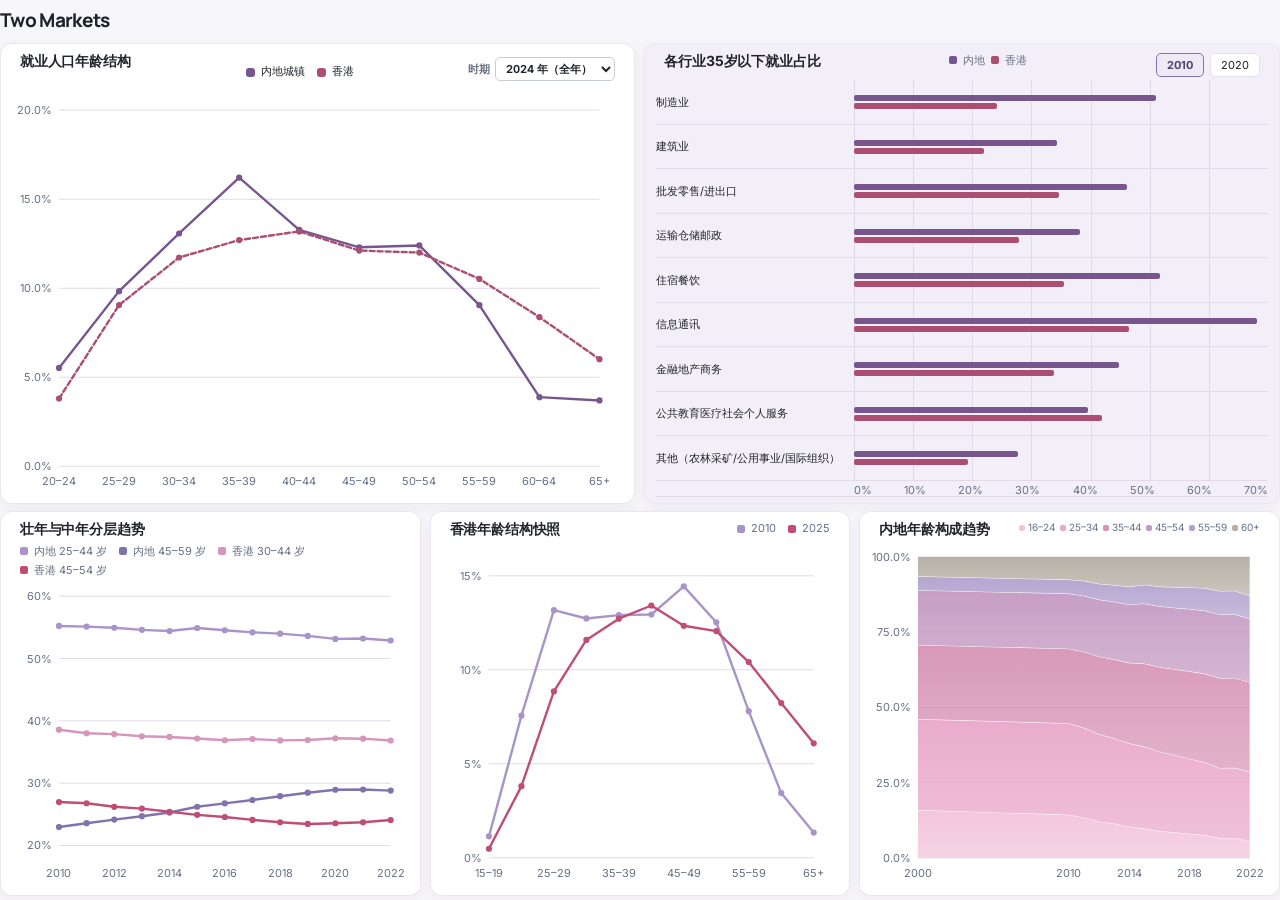
==== reference-markets/index.html @ 76f300c7 "Update Ye dashboards and Find Your Fit" ====
<!doctype html>
<html lang="zh-Hans">
<head>
  <meta charset="utf-8">
  <meta name="viewport" content="width=device-width, initial-scale=1">
  <meta name="description" content="跟着嘉宁了解两地就业年龄结构、青年失业率和深港月薪，再探索香港岗位并试算个人预算。">
  <meta name="theme-color" content="#0d0c14">
  <title>毕业后，留在香港？｜香港就业市场探索器</title>
  <link rel="stylesheet" href="https://fonts.googleapis.com/css2?family=Inter:wght@400..800&amp;family=Manrope:wght@600..800&amp;display=swap">
  <link rel="stylesheet" href="styles.css?v=market-legend30">
  <script defer src="data/guide-data.js?v=redesign11"></script>
  <script defer src="data/workforce-age.js?v=redesign11"></script>
  <script defer src="language.js?v=redesign11"></script>
  <script defer src="theme.js?v=redesign11"></script>
  <script defer src="charts.js?v=market-legend30"></script>
  <script defer src="pathway.js?v=redesign11"></script>
  <script defer src="app.js?v=market-legend30"></script>
<style>.topbar,.topline,.skip{display:none!important} .app{padding-top:0!important} main{padding-top:12px!important}</style></head>
<body>
  <a class="skip" id="skip-link" href="#content">跳至图表</a>
  <div class="layout">
    <header class="topbar">
      <a class="brand" href="#markets">
        <span class="brand-mark" aria-hidden="true">
          <svg viewBox="0 0 24 24" fill="none" stroke="currentColor" stroke-width="1.9" stroke-linecap="round" stroke-linejoin="round">
            <path d="M4 18.5 L9 12.5 L13 15.5 L20 7.5"/>
            <path d="M15.6 7.5 H20 V11.9"/>
            <circle cx="4" cy="18.5" r="1.55" fill="currentColor" stroke="none"/>
            <circle cx="9" cy="12.5" r="1.55" fill="currentColor" stroke="none"/>
            <circle cx="13" cy="15.5" r="1.55" fill="currentColor" stroke="none"/>
          </svg>
        </span>
        <span class="brand-text"><span id="brand-title">香港就业市场探索器</span><small>HONG KONG CAREER EXPLORER</small></span>
      </a>
      <nav id="chapters" aria-label="章节"></nav>
      <div class="top-controls">
        <a class="source-link" href="#sources"><span id="source-link-text">数据与统计口径</span><span aria-hidden="true">↗</span></a>
        <button id="theme-toggle" class="theme-toggle" type="button" aria-label="切换深浅主题">
          <svg class="icon-sun" viewBox="0 0 24 24" fill="none" stroke="currentColor" stroke-width="1.9" stroke-linecap="round" stroke-linejoin="round" aria-hidden="true"><circle cx="12" cy="12" r="4"/><path d="M12 2v2M12 20v2M4.9 4.9l1.4 1.4M17.7 17.7l1.4 1.4M2 12h2M20 12h2M4.9 19.1l1.4-1.4M17.7 6.3l1.4-1.4"/></svg>
          <svg class="icon-moon" viewBox="0 0 24 24" fill="none" stroke="currentColor" stroke-width="1.9" stroke-linecap="round" stroke-linejoin="round" aria-hidden="true"><path d="M21 12.8A9 9 0 1 1 11.2 3 7 7 0 0 0 21 12.8z"/></svg>
        </button>
        <label class="language-picker"><span id="language-label">语言</span>
          <select id="language" aria-label="语言 / Language">
            <option value="zh-Hans" lang="zh-Hans">简体中文</option>
            <option value="en" lang="en">English</option>
          </select>
        </label>
        <a class="top-action" href="#structure"><span id="top-action-text">探索求职方向</span> <span aria-hidden="true">↗</span></a>
      </div>
    </header>
    <div class="workspace">
      <header class="topline">
        <span id="breadcrumb">探索路径 <span aria-hidden="true">/</span> 两地对照</span>
      </header>
      <main id="content" tabindex="-1">
        <p class="loading">正在加载图表…</p>
      </main>
      <footer class="footer">
        <span id="footer-title">香港就业市场探索器</span>
        <a id="footer-sources" href="#sources">数据来源与使用说明</a>
      </footer>
    </div>
  </div>
  <div id="chart-tooltip" class="tooltip" role="tooltip" hidden></div>
  <noscript>请启用 JavaScript 查看图表和求职清单。</noscript>
</body>
</html>
---- reference-markets/styles.css ----
:root {
  color-scheme: light;
  /* Light warm-violet system */
  --paper: #f6f1ec;
  --bg2: #f1eae4;
  --cream: #fffdf9;
  --panel2: #ffffff;
  --ink: #231b2c;
  --muted: #615565;
  --faint: #9c849e;
  --line: #e4d9df;
  --plum: #64447a;
  --dark: #30213f;
  --rose: #ac4e72;
  --lavender: #e9deef;
  --violet2: #503263;
  --good: #245d47;
  --bad: #833556;
  --warn: #9a7b2e;
  --hi: rgba(100, 68, 122, 0.08);
  --ease: cubic-bezier(0.22, 1, 0.36, 1);
  --radius: 18px;
  --shadow: 0 18px 42px -26px rgba(52, 28, 72, 0.25);
  --text: "Microsoft YaHei", "PingFang SC", "Noto Sans SC", system-ui, sans-serif;
  --serif: "Noto Serif SC", "Songti SC", SimSun, serif;
  /* Theme-aware overlay surfaces */
  --overlay: rgba(100, 68, 122, 0.045);
  --overlay-2: rgba(100, 68, 122, 0.025);
  --grid: #e9e0e5;
  --panel-solid: #fffdf9;
  --tooltip-bg: #30213f;
  --tooltip-ink: #ffffff;
  --track: rgba(100, 68, 122, 0.1);
  --thumb-bg: #ffffff;
  --node: #76568d;
  --tile-border: #fffdf9;
  --card-border: #e4d9df;
  --topbar-bg: linear-gradient(180deg, rgba(255,253,249,.94), rgba(246,241,236,.86));
  --scroll-thumb:#d8c9d6; --scroll-thumb-hover:#c6b2c9;
  --logo-shadow:#e9d5e4;
  --nav-active-bg:#ece2f0; --nav-active-line:#e5d6ea; --nav-active-ink:#503263;
}

[data-theme="dark"] {
  --paper: #0b0a12;
  --bg2: #100f18;
  --cream: #14121d;
  --panel2: #1b1828;
  --ink: #eceaf6;
  --muted: #8b88a2;
  --faint: #625f78;
  --line: rgba(255, 255, 255, 0.07);
  --plum: #8179ec;
  --dark: #211d31;
  --rose: #d28fb2;
  --lavender: #1d1a2c;
  --violet2: #a9a3f2;
  --good: #63bd92;
  --bad: #d97d8e;
  --warn: #dbb76e;
  --hi: rgba(255, 255, 255, 0.09);
  --shadow: 0 18px 42px -22px rgba(0, 0, 0, 0.85);
  --overlay: rgba(255, 255, 255, 0.05);
  --overlay-2: rgba(255, 255, 255, 0.025);
  --grid: rgba(255, 255, 255, 0.08);
  --panel-solid: #1c1929;
  --tooltip-bg: rgba(29, 26, 44, 0.94);
  --tooltip-ink: #efedf8;
  --track: rgba(255, 255, 255, 0.09);
  --thumb-bg: #2a2548;
  --node: #3a3552;
  --tile-border: rgba(11, 10, 18, 0.9);
  --card-border: rgba(255, 255, 255, 0.09);
  --topbar-bg: linear-gradient(180deg, rgba(15,13,23,.94), rgba(13,12,20,.86));
  --scroll-thumb:#2a2548; --scroll-thumb-hover:#3a3552;
  --logo-shadow:rgba(0,0,0,.4);
  --nav-active-bg:#1d1a2c; --nav-active-line:rgba(255,255,255,.14); --nav-active-ink:#a9a3f2;
}

*, *::before, *::after { box-sizing: border-box; }
html { scrollbar-color: #d8c9d6 transparent; }
body {
  margin: 0; font: 15px/1.6 var(--text); color: var(--ink);
  background:
    radial-gradient(1200px 560px at 86% -10%, rgba(100, 68, 122, 0.06), transparent 62%),
    radial-gradient(960px 520px at -12% 8%, rgba(169, 163, 242, 0.05), transparent 60%),
    var(--paper);
  background-attachment: fixed;
  -webkit-font-smoothing: antialiased;
}
a { color: inherit; text-decoration: none; }
button, input, select { font: inherit; }
button, select, summary { cursor: pointer; }
h1, h2, h3, p, figure { margin: 0; }
[hidden] { display: none !important; }
:focus-visible { outline: 2px solid var(--plum); outline-offset: 2px; }
.skip { position: fixed; z-index: 20; left: 12px; top: -70px; padding: 10px; color: white; background: var(--dark); border-radius: 8px; }
.skip:focus { top: 8px; }
#content:focus { outline: none; }
::-webkit-scrollbar { width: 10px; height: 10px; }
::-webkit-scrollbar-thumb { background: var(--scroll-thumb); border-radius: 8px; border: 2px solid var(--paper); }
::-webkit-scrollbar-thumb:hover { background: var(--scroll-thumb-hover); }

.layout { display: flex; flex-direction: column; min-height: 100vh; }
.topbar {
  display: flex; align-items: center; gap: 16px; flex-wrap: wrap;
  position: sticky; top: 0; z-index: 15;
  padding: 13px 36px; border-bottom: 1px solid var(--line);
  background: var(--topbar-bg);
  -webkit-backdrop-filter: blur(14px); backdrop-filter: blur(14px);
}
.brand { display: flex; align-items: center; gap: 10px; font-size: 16px; font-weight: 750; line-height: 1.2; }
.brand-mark {
  display: grid; place-items: center; width: 35px; height: 35px; flex: none; border-radius: 11px; color: #fff;
  border: 1px solid rgba(100,68,122,.28); background: var(--dark);
  box-shadow: 2px 2px 0 var(--logo-shadow);
}
.brand-mark svg { width: 19px; height: 19px; display: block; }
.brand-text { display: flex; flex-direction: column; }
.brand small { font: 650 8px/1.5 system-ui, sans-serif; letter-spacing: .105em; color: var(--muted); margin-top: 3px; }
.chapter-nav { display: flex; align-items: center; gap: 4px; flex: 1 1 auto; justify-content: center; }
.chapter-nav a {
  position: relative; display: inline-flex; align-items: center; gap: 8px;
  border: 1px solid transparent; padding: 8px 14px; border-radius: 11px; min-height: 40px;
  transition: background .3s var(--ease), border-color .3s var(--ease), transform .3s var(--ease);
}
.chapter-nav a:hover { background: rgba(100, 68, 122, 0.06); transform: translateY(-1px); }
.chapter-nav a[aria-current="page"] {
  background: var(--nav-active-bg);
  border-color: var(--nav-active-line); color: var(--nav-active-ink);
}
.chapter-nav a[aria-current="page"]::before {
  content: ""; position: absolute; left: 12px; right: 12px; bottom: 4px; height: 2px; border-radius: 2px;
  background: linear-gradient(90deg, var(--violet2), var(--plum));
}
.chapter-nav .nav-number { color: var(--plum); font: 680 12px/1 ui-monospace, Consolas, monospace; }
.chapter-nav strong { font-size: 13.5px; line-height: 1.2; }
.chapter-nav small { display: none; }
.source-link { color: var(--muted); font-size: 13px; display: inline-flex; align-items: center; gap: 5px; transition: color .25s ease; }
.workspace { min-width: 0; flex: 1 1 auto; }
.topline { display: flex; justify-content: space-between; align-items: center; min-height: 54px; margin: 0 36px; color: var(--muted); font-size: 13px; }
.topline #breadcrumb span { padding: 0 4px; color: var(--faint); }
.top-controls { display: flex; flex-wrap: wrap; align-items: center; justify-content: flex-end; gap: 10px; }
.language-picker { display: inline-flex; align-items: center; gap: 6px; color: var(--muted); font-weight: 680; }
.language-picker select { min-width: 105px; }
.theme-toggle {
  display: inline-flex; align-items: center; justify-content: center;
  width: 36px; height: 36px; border-radius: 99px;
  border: 1px solid var(--line); background: var(--overlay); color: var(--violet2);
  cursor: pointer; transition: background .25s var(--ease), border-color .25s var(--ease), color .25s var(--ease);
}
.theme-toggle:hover { color: var(--ink); background: rgba(129,121,236,.12); border-color: rgba(129,121,236,.35); }
.theme-toggle svg { width: 18px; height: 18px; }
.theme-toggle .icon-sun { display: none; }
.theme-toggle .icon-moon { display: block; }
[data-theme="dark"] .theme-toggle .icon-sun { display: block; }
[data-theme="dark"] .theme-toggle .icon-moon { display: none; }
.top-action {
  border-radius: 99px; border: 1px solid var(--line); color: var(--violet2); font-weight: 720; padding: 8px 15px;
  transition: background .25s var(--ease), border-color .25s var(--ease), transform .25s var(--ease);
}
.top-action:hover, .source-link:hover { color: var(--ink); background: rgba(129,121,236,.12); border-color: rgba(129,121,236,.35); }
.top-action:hover { transform: translateY(-1px); }
main, .footer { max-width: 1520px; margin: auto; padding: 0 36px; }
main:has(.market-ages) { max-width: none; }
.loading { padding: 2rem 0; color: var(--muted); }
.primary-link {
  display: inline-flex; align-items: center; min-height: 42px;
  background: var(--dark); color: #fff;
  border: 1px solid rgba(100, 68, 122, 0.4); padding: 8px 18px; border-radius: 10px; font-weight: 750;
  box-shadow: 0 10px 22px -10px rgba(100,68,122,.45), inset 0 1px 0 rgba(255,255,255,.16);
  transition: filter .25s var(--ease), transform .25s var(--ease);
}
.primary-link:hover { filter: brightness(1.12); transform: translateY(-2px); }
.eyebrow { color: var(--plum); font-size: 12px; font-weight: 750; letter-spacing: .12em; text-transform: uppercase; }
.chapter-header { padding: 30px 0 20px; }
.chapter-header h1, .chapter-header h2 { font-family: var(--serif); font-size: clamp(30px, 3.1vw, 46px); letter-spacing: -.035em; line-height: 1.16; margin: 8px 0 12px; }
.chapter-header p { color: var(--muted); max-width: 80ch; }
.stats {
  display: grid; grid-template-columns: repeat(3, minmax(0, 1fr));
  background: var(--lavender);
  border: 1px solid var(--line); border-radius: 16px; margin: 0 0 18px;
  box-shadow: var(--shadow);
}
.stat { padding: 18px 20px; min-width: 0; }
.stat + .stat { border-left: 1px solid rgba(129,121,236,.16); }
.stat strong {
  display: block; color: var(--ink); font: 800 clamp(24px, 2.6vw, 32px)/1.1 system-ui, sans-serif;
  font-variant-numeric: tabular-nums; margin-bottom: 6px; letter-spacing: -.025em;
  text-shadow: none;
}
.stat span { color: var(--muted); font-size: 12.5px; }
.grid { display: grid; grid-template-columns: repeat(2, minmax(0, 1fr)); gap: 16px; align-items: stretch; }
.grid.wide-pair { grid-template-columns: repeat(auto-fit, minmax(min(100%, 370px), 1fr)); }
.budget-history { margin-top: 16px; }
#pay-comparison, .market-next { margin-block-start: 16px; }
.market-age-controls { margin-top: 4px; }
.market-age-comparison { color: var(--ink); margin-bottom: 5px; }
.industry-gap-row {
  display: grid; width: 100%; grid-template-columns: minmax(0, 1fr) minmax(98px, 43%) 42px;
  align-items: center; gap: 8px; min-height: 37px; padding: 3px 6px; text-align: start; font-size: 12px;
}
.industry-gap-row[aria-pressed] { color: var(--ink); background: transparent; border: 0; border-top: 1px solid var(--line); }
.industry-gap-row[aria-pressed="true"], .industry-gap-row[aria-pressed]:hover { background: rgba(129, 121, 236, 0.12); }
.industry-gap-row[aria-pressed="true"] { box-shadow: inset 3px 0 var(--plum); font-weight: 750; }
.industry-gap-row:focus-visible { outline-offset: -2px; }
.industry-gap-axis { color: var(--muted); font-size: 11px; min-height: 22px; }
.industry-gap-name { overflow-wrap: anywhere; }
.industry-gap-track { grid-column: 2; display: flex; position: relative; justify-content: space-between; align-self: stretch; min-height: 20px; }
.industry-gap-axis .industry-gap-track span:nth-child(2) { position: absolute; left: 50%; transform: translateX(-50%); }
.industry-gap-row[aria-pressed] .industry-gap-track::before {
  content: ""; position: absolute; inset: 0 auto 0 50%; border-inline-start: 1px solid var(--line);
}
.industry-gap-bar { position: absolute; top: 50%; transform: translateY(-50%); left: 50%; width: var(--gap-width); height: 11px; background: var(--rose); border-radius: 3px; }
.industry-gap-bar.is-negative { left: auto; right: 50%; background: var(--plum); }
.industry-gap-number { grid-column: 3; justify-self: end; font-variant-numeric: tabular-nums; }
.industry-gap-detail { margin-top: 8px; padding: 9px 11px; border: 1px solid var(--line); border-radius: 9px; font-size: 12px; background: var(--overlay-2); }
.industry-gap-detail p { margin-top: 3px; }
.span-full { grid-column: 1 / -1; }
.card {
  position: relative; border-radius: var(--radius); border: 1px solid var(--card-border);
  background: var(--cream);
  min-width: 0; padding: 20px; display: flex; flex-direction: column;
  box-shadow: var(--shadow);
  transition: transform .35s var(--ease), border-color .35s var(--ease), box-shadow .35s var(--ease);
}
.card:hover { transform: translateY(-3px); border-color: rgba(100,68,122,.28); box-shadow: 0 26px 50px -24px rgba(52,28,72,.28); }
.card-head { display: flex; justify-content: space-between; align-items: start; flex-wrap: wrap; gap: 6px 12px; margin-bottom: 10px; }
.card h3 { font-size: 18px; font-weight: 750; line-height: 1.25; letter-spacing: -.01em; }
.card-unit { color: var(--muted); font-size: 12px; margin-top: 5px; }
.card figcaption { color: var(--muted); font-size: 12px; border-top: 1px solid var(--line); padding-top: 10px; margin-top: auto; }
.viz { width: 100%; min-width: 0; margin: 0 0 10px; }
.viz svg { display: block; width: 100%; color: var(--muted); overflow: visible; font: 11px var(--text); }
.viz svg text { fill: currentColor; }
.gridline { stroke: var(--grid); stroke-width: 1; }
.refline { stroke: rgba(169, 163, 242, 0.5); stroke-width: 1.2; stroke-dasharray: 4 4; }
.hover-cross { stroke: rgba(236, 234, 246, 0.6); stroke-width: 1; stroke-dasharray: 3 3; opacity: 0; transition: opacity .15s ease; pointer-events: none; }
.hover-cross.on { opacity: 1; }
.x-capture { fill: transparent; cursor: crosshair; }
.mark { cursor: pointer; transition: opacity .2s ease; }
.mark:hover { opacity: .85; }
.mark:focus-visible { outline: 2px solid var(--plum); outline-offset: 0; }
.mark[aria-pressed="true"] { stroke: var(--violet2); stroke-width: 2; }
[data-chart="sankey"] path[data-action="vacancyCell"] { transition: fill-opacity .18s ease; }
[data-chart="sankey"] path.mark:hover { opacity: 1; }
.tooltip {
  z-index: 10; position: fixed; max-width: min(320px, calc(100vw - 16px)); pointer-events: none; white-space: pre-line;
  background: var(--tooltip-bg); color: var(--tooltip-ink); padding: 10px 13px; border-radius: 10px; font-size: 12px;
  border: 1px solid var(--line); box-shadow: var(--shadow);
  -webkit-backdrop-filter: blur(10px); backdrop-filter: blur(10px);
}
.legend, .chip-row { display: flex; align-items: center; flex-wrap: wrap; gap: 6px 12px; font-size: 12px; color: var(--muted); }
.legend { margin: 2px 0 8px; }
.legend span { display: inline-flex; align-items: center; gap: 5px; }
.legend i { width: 9px; height: 9px; border-radius: 3px; display: inline-block; }
.legend button, .chip {
  display: inline-flex; gap: 6px; align-items: center; border-radius: 8px; padding: 6px 10px;
  border: 1px solid var(--line); color: var(--ink); background: var(--overlay-2); font-size: 12px; line-height: 1.4; min-height: 34px;
  transition: background .22s var(--ease), border-color .22s var(--ease), transform .22s var(--ease);
}
.legend button:hover, .chip:hover { transform: translateY(-1px); border-color: rgba(129,121,236,.35); }
.legend button[aria-pressed="true"], .chip[aria-pressed="true"] {
  background: rgba(129, 121, 236, 0.18); border-color: rgba(129, 121, 236, 0.42); color: var(--violet2); font-weight: 690;
}
.control-bar {
  display: flex; flex-wrap: wrap; gap: 12px 19px; align-items: end;
  background: var(--lavender);
  border: 1px solid var(--line); border-radius: 14px; padding: 13px 15px; margin-bottom: 16px;
}
.control-bar .legend { margin: 0; }
label.field { display: flex; flex-direction: column; color: var(--muted); font-weight: 680; font-size: 12px; gap: 5px; min-width: 102px; }
select, input[type="number"] {
  min-height: 37px; max-width: 100%; border: 1px solid var(--line); color: var(--ink);
  background: var(--panel2); border-radius: 8px; padding: 5px 9px; font-variant-numeric: tabular-nums;
}
.field input { width: 100%; }
.card-controls { display: flex; align-items: end; gap: 9px; flex-wrap: wrap; }
.next {
  display: flex; justify-content: space-between; align-items: center; gap: 12px; margin: 20px 0 0; padding: 17px 20px;
  border-radius: 14px; border: 1px solid var(--line); background: var(--overlay); color: var(--ink);
  transition: background .3s var(--ease), border-color .3s var(--ease), transform .3s var(--ease);
}
.next strong { font-size: 17px; }
.next:hover { background: rgba(129,121,236,.12); border-color: rgba(129,121,236,.32); transform: translateY(-2px); }
.next small { display: block; margin-bottom: 3px; color: var(--muted); }
.footer { margin-top: 24px; display: flex; justify-content: space-between; gap: 10px; padding-top: 15px; padding-bottom: 22px; color: var(--muted); font-size: 12px; }
.footer a:hover { text-decoration: underline; }

.bars { display: grid; gap: 8px; }
.bar-row { display: grid; grid-template-columns: minmax(82px, 34%) minmax(0, 1fr); gap: 9px; align-items: center; font-size: 12px; }
.bar-row .name { overflow-wrap: anywhere; }
.bar-row .bars-track { display: flex; flex-direction: column; gap: 4px; position: relative; }
.bar-row .bar { border-radius: 0 4px 4px 0; position: relative; height: 12px; min-width: 2px; }
.chart-bar { border: 0; padding: 0; display: block; transition: filter .2s ease, transform .2s ease; }
.chart-bar:hover { filter: brightness(1.15); }
.chart-bar[aria-pressed="true"] { box-shadow: inset 0 0 0 1px var(--violet2); }
.chart-bar.is-muted { opacity: .38; }
.bar-row .bar b { left: calc(100% + 6px); top: 50%; transform: translateY(-50%); position: absolute; font: 650 10px/1 system-ui, sans-serif; white-space: nowrap; color: var(--ink); }
.bar-scale { position: relative; border-top: 1px solid var(--line); height: 17px; margin-top: 3px; color: var(--muted); font-size: 10px; }
.bar-scale span { position: absolute; top: 2px; transform: translateX(-50%); white-space: nowrap; }
.wage-exchange input { width: 126px; min-height: 36px; padding: 4px 8px; border: 1px solid var(--line); border-radius: 8px; background: var(--panel2); color: var(--ink); }
.wage-exchange .mode-note { align-self: center; }
.wage-key .wage-key-circle { border-radius: 50%; }
.wage-chart-row {
  display: grid; width: 100%; grid-template-columns: minmax(110px, 20%) minmax(0, 1fr) clamp(110px, 16%, 165px);
  gap: 0 8px; align-items: center; padding: 0 6px; text-align: start; font-size: 12px;
}
.wage-chart-axis { color: var(--muted); font-size: 11px; }
.wage-choice { border: 0; border-block-start: 1px solid var(--line); background: transparent; color: var(--ink); min-height: 50px; transition: background .2s ease; }
.wage-choice:hover { background: var(--overlay); }
.wage-choice:is([aria-pressed="true"], .wage-related) { background: rgba(129,121,236,.14); box-shadow: inset 3px 0 var(--plum); font-weight: 750; }
.wage-choice:focus-visible { position: relative; z-index: 1; outline-offset: -2px; }
.wage-track { position: relative; margin-inline: 32px; min-height: 48px; }
.wage-ticks { grid-column: 2; min-height: 22px; }
.wage-ticks span { position: absolute; top: 2px; transform: translateX(-50%); white-space: nowrap; }
.wage-connector {
  position: absolute; top: calc(50% - 1px); height: 2px; background: rgba(169, 163, 242, 0.42);
  left: min(var(--sz-position), var(--hk-position)); right: calc(100% - max(var(--sz-position), var(--hk-position)));
}
.wage-point {
  position: absolute; top: 50%; transform: translate(-50%, -50%); display: block;
  width: 12px; height: 12px; border: 1px solid var(--cream); background: var(--point); border-radius: 2px;
}
.wage-sz { left: var(--sz-position); }
.wage-hk { left: var(--hk-position); border-radius: 50%; }
.wage-point b {
  position: absolute; left: 50%; transform: translateX(-50%); white-space: nowrap; color: var(--ink);
  font: 650 10px/1.2 system-ui, sans-serif; font-variant-numeric: tabular-nums;
}
.wage-sz b { bottom: 13px; }
.wage-hk b { top: 13px; }
.wage-gap { grid-column: 3; justify-self: end; font-variant-numeric: tabular-nums; }
.wage-selection { margin: 8px 6px; }
.bar-single .bar { height: 14px; }
.bar-row .mirror { display: grid; grid-template-columns: repeat(2, minmax(0, 1fr)); gap: 2px; align-items: center; }
.mirror .half { display: flex; min-width: 0; }
.mirror .half:first-child { justify-content: end; }
.mirror .half:first-child .bar { border-radius: 4px 0 0 4px; }
.mirror .half:first-child b { left: auto; right: calc(100% + 5px); }
.donut-wrap { min-height: 212px; display: grid; grid-template-columns: minmax(95px, .8fr) minmax(0, 1fr); gap: 14px; align-items: center; }
.donut-svg { width: min(100%, 186px); margin: auto; display: block; overflow: visible; }
.donut-svg .donut-total { fill: var(--ink); font: 760 24px/1 system-ui, sans-serif; font-variant-numeric: tabular-nums; }
.donut-svg .donut-sub { fill: var(--muted); font: 600 11px/1 system-ui, sans-serif; }
.donut-slice { transition: stroke-width .25s cubic-bezier(.22,1,.36,1), opacity .25s ease; cursor: pointer; }
.donut-slice:hover { stroke-width: 29; }
.donut-legend { list-style: none; padding: 0; margin: 0; font-size: 12px; }
.donut-legend li { display: grid; grid-template-columns: 8px 1fr auto; gap: 7px; align-items: center; margin: 6px 0; }
.donut-legend i { height: 8px; border-radius: 2px; }
.treemap { position: relative; height: 226px; overflow: hidden; border-radius: 10px; background: var(--track); border: 1px solid var(--line); }
.treemap button { position: absolute; border: 1px solid var(--tile-border); display: flex; align-items: end; text-align: left; padding: 8px; font-size: 12px; line-height: 1.25; font-weight: 700; transition: filter .25s cubic-bezier(.22,1,.36,1), transform .25s cubic-bezier(.22,1,.36,1); }
.treemap button:hover { filter: brightness(1.22); }
.treemap .tile-label { display: -webkit-box; -webkit-line-clamp: 3; -webkit-box-orient: vertical; overflow: hidden; }
/* 跨图点击联动 */
.series-g, .stack-band, .stack-line, .tree-tile, .donut-slice { transition: opacity .28s var(--ease), filter .28s var(--ease), stroke-width .25s var(--ease); }
.donut-legend li { cursor: pointer; transition: opacity .28s var(--ease), color .28s var(--ease); border-radius: 6px; }
.is-dim { opacity: .14; }
.tree-tile.is-hl { filter: brightness(1.3); box-shadow: inset 0 0 0 1.5px var(--violet2); z-index: 2; }
.donut-slice.is-hl { stroke-width: 29; opacity: 1; }
.donut-legend li.is-hl { color: var(--violet2); }
.series-g.is-hl { filter: drop-shadow(0 0 6px rgba(129,121,236,.45)); }
.series-g.is-hl path { stroke-width: 3.6; }
.stack-band.is-hl, .stack-line.is-hl { filter: brightness(1.25) drop-shadow(0 0 5px rgba(129,121,236,.35)); }
.cross-banner { display: flex; align-items: center; gap: 10px; flex-wrap: wrap; margin: 4px 0 14px; padding: 10px 14px; border-radius: 12px; font-size: 12.5px; line-height: 1.4; color: var(--ink); background: rgba(129,121,236,.1); border: 1px solid rgba(129,121,236,.28); }
.cross-banner .cross-tag { font-weight: 750; color: var(--violet2); }
.cross-banner .cross-text { color: var(--muted); flex: 1 1 200px; }
.cross-banner button { border: 1px solid var(--line); background: var(--overlay); color: var(--ink); border-radius: 8px; padding: 4px 10px; font-size: 12px; cursor: pointer; }
.cross-banner button:hover { background: var(--overlay-2); }
.table-scroll { overflow-x: auto; overscroll-behavior-inline: contain; }
table { width: 100%; border-collapse: separate; border-spacing: 0; font-size: 12px; font-variant-numeric: tabular-nums; }
th, td { padding: 8px 7px; text-align: right; vertical-align: middle; }
th:first-child, td:first-child { text-align: left; }
thead th { font-weight: 740; color: var(--muted); background: var(--overlay-2); }
tbody td, tbody th { border-bottom: 1px solid var(--line); }
.heat th, .heat td { padding: 4px; }
.heat th:first-child { min-width: 77px; }
.heat td button { border: none; padding: 6px 4px; min-width: 35px; width: 100%; white-space: nowrap; border-radius: 4px; font-size: 11px; color: var(--ink); transition: filter .2s ease; }
.heat td button:hover { filter: brightness(1.25); }
.heat td button[aria-pressed="true"] { box-shadow: inset 0 0 0 2px var(--violet2); }
.heat th.heat-active { background: rgba(129,121,236,.15); color: var(--violet2); }
.compact-table { min-width: 670px; }
.compact-table .subcell { display: block; font-size: 11px; color: var(--muted); }
.compact-table .status-cell { text-align: left; min-width: 124px; }
.good { color: var(--good); font-weight: 750; }
.check { color: var(--bad); font-weight: 740; }
/* 候选表内联可视化 */
.viz-table .cell-num { font-weight: 720; font-size: 12.5px; white-space: nowrap; }
.viz-table .cell-share { font-weight: 600; color: var(--muted); font-size: 11px; }
.mini-bar { height: 5px; margin: 5px 0 3px; border-radius: 999px; background: var(--track); overflow: hidden; }
.mini-bar i { display: block; height: 100%; border-radius: 999px; background: linear-gradient(90deg,var(--plum),var(--violet2)); }
.surplus-row { margin-bottom: 9px; min-width: 158px; }
.surplus-row:last-child { margin-bottom: 0; }
.surplus-num { font-weight: 740; font-size: 12.5px; margin-bottom: 4px; white-space: nowrap; }
.surplus-bar { height: 7px; border-radius: 999px; background: var(--track); overflow: hidden; }
.surplus-bar i { display: block; height: 100%; border-radius: 999px; }
.surplus-bar i.is-good { background: linear-gradient(90deg,#4ea57a,var(--good)); }
.surplus-bar i.is-bad { background: linear-gradient(90deg,#c06576,var(--bad)); }
.empty { color: var(--muted); background: var(--overlay-2); border: 1px solid var(--line); border-radius: 10px; padding: 13px; }
.mode-note { color: var(--muted); font-size: 12px; }
.apply-budget {
  align-self: end; font-weight: 720; background: rgba(129,121,236,.18);
  border: 1px solid rgba(129,121,236,.42); color: var(--violet2);
}
.range-lane { display: grid; grid-template-columns: minmax(0, 168px) minmax(0, 1fr); gap: 8px; align-items: center; min-height: 28px; }
.range-highlight { background: rgba(129,121,236,.13); box-shadow: inset 3px 0 var(--plum); }
.range-highlight .range-name { padding-left: 7px; color: var(--violet2); font-weight: 750; }
.range-highlight .range-band { background: rgba(129,121,236,.6); }
.legend .range-selection-key { background: rgba(129,121,236,.28); box-shadow: inset 3px 0 var(--plum); width: 14px; }
.visually-hidden { position: absolute; width: 1px; height: 1px; padding: 0; overflow: hidden; clip-path: inset(50%); white-space: nowrap; }
.range-name { line-height: 1.3; color: var(--ink); font-size: 12px; overflow-wrap: anywhere; }
.range-track {
  height: 100%; position: relative; min-height: 26px;
  background: linear-gradient(90deg, var(--track) 1px, transparent 1px) 0 0 / 25% 100%;
  border-right: 1px solid var(--track);
}
.range-band { position: absolute; top: calc(50% - 4px); height: 8px; background: rgba(169,163,242,.48); border-radius: 4px; }
.range-point { position: absolute; top: 50%; transform: translate(-50%, -50%); width: 13px; height: 13px; border-radius: 50%; padding: 0; border: 1px solid var(--cream); background: var(--rose); }
.range-point::after { content: ""; position: absolute; inset: -6px; }
.range-value { position: absolute; top: 50%; transform: translate(8px, -50%); color: var(--ink); background: rgba(33,29,49,.94); padding: 2px 6px; border-radius: 6px; font: 660 10px/1.3 system-ui, sans-serif; pointer-events: none; }
.range-value.left { transform: translate(calc(-100% - 8px), -50%); }
.range-ref, .legend .range-target-swatch { border-left: 3px dashed var(--good); }
.range-ref { position: absolute; inset-block: 0; transform: translateX(-50%); pointer-events: none; }
.legend .range-target-swatch { width: 0; height: 18px; border-radius: 0; }
.range-target-legend { color: var(--good); font-weight: 700; }
.range-axis { display: flex; justify-content: space-between; padding: 4px 0 0; margin-left: 176px; color: var(--muted); font-size: 10px; }
.decision { padding: 15px 17px; margin-bottom: 16px; background: var(--lavender); border: 1px solid var(--line); border-radius: 14px; }
.decision strong { color: var(--violet2); font-size: 16px; }
.decision p { margin-top: 5px; color: var(--muted); font-size: 13px; }
.decision .chip-row { margin-top: 9px; }
.subhead { padding: 22px 0 11px; }
.subhead h2 { font-size: 21px; letter-spacing: -.01em; }
#structure-data > .subhead { display: flex; flex-wrap: wrap; align-items: center; justify-content: space-between; gap: 6px 16px; padding-block-start: 0; }
#structure-data > .subhead a { font-size: 13px; }
#structure-data + .profile-card { margin-block-start: 16px; }
.source-card { max-width: 930px; gap: 9px; }
.source-card a { color: var(--violet2); text-decoration: underline; text-underline-offset: 2px; }
.source-card ul { margin: 0; padding-left: 20px; }
.source-card li { margin: 5px 0; }
.bubble-keys { margin: 0 0 8px; }
.bubble-keys .chip { border-style: dotted; }
.heat thead th { overflow-wrap: normal; }
.chapter-actions { display: flex; flex-wrap: wrap; align-items: center; gap: 10px 17px; margin-top: 12px; }
.secondary-link { color: var(--violet2); font-weight: 700; text-underline-offset: 3px; text-decoration: underline; }
button.secondary-link { padding: 0; border: 0; background: transparent; }
.filter-menu { position: relative; }
.filter-menu summary { padding: 8px 11px; border-radius: 8px; border: 1px solid var(--line); background: var(--panel2); font-size: 13px; }
.filter-panel {
  position: absolute; z-index: 6; inset: calc(100% + 5px) auto auto 0; width: 272px; padding: 12px;
  border: 1px solid var(--line); background: var(--panel-solid); border-radius: 11px; box-shadow: var(--shadow);
}
.filter-panel fieldset { display: grid; gap: 2px; margin: 7px 0 0; padding: 0; border: 0; max-height: 240px; overflow: auto; }
.filter-note { margin: 0 0 9px; padding: 8px 10px; border-radius: 8px;
  font-size: 11.5px; line-height: 1.55; color: var(--muted);
  background: rgba(129,121,236,.1); border: 1px solid rgba(129,121,236,.18); }
.filter-panel label { display: flex; align-items: flex-start; gap: 7px; padding: 4px 3px; cursor: pointer; font-size: 13px; }
.filter-panel input { margin-top: 3px; accent-color: var(--plum); }
.profile-card h2, .pair-review h2, .empty-state h2 { font-size: 21px; line-height: 1.3; }
.profile-card > .field input, .pair-note input {
  box-sizing: border-box; width: 100%; min-width: 0; min-height: 38px; font: inherit;
  color: var(--ink); background: var(--panel2); border: 1px solid var(--line); border-radius: 8px; padding: 6px 9px;
}
.profile-majors { display: flex; flex-wrap: wrap; gap: 8px 14px; }
.profile-tags { min-width: 0; margin: 10px 0 0; padding: 0; border: 0; }
.profile-tags legend { padding: 0 0 5px; color: var(--muted); font-size: 12px; font-weight: 700; }
#profile-limit { margin: 6px 0; }
#profile-limit:empty { margin: 6px 0 0; }
.pathway-rules { margin-top: 12px; padding: 12px; background: var(--overlay-2); border: 1px solid var(--line); border-radius: 12px; }
.pathway-rule-grid { display: grid; grid-template-columns: repeat(auto-fit, minmax(min(100%, 245px), 1fr)); gap: 8px; margin: 8px 0; }
.pathway-rule { min-width: 0; padding: 9px 11px; background: var(--overlay-2); border: 1px solid var(--line); border-radius: 9px; }
.pathway-rule p, .pair-list p { font-size: 13px; color: var(--muted); margin: 2px 0; }
.pathway-rule .chip-row { margin-top: 5px; }
.evidence { margin-top: 12px; }
.evidence .chip-row { margin-top: 9px; }
.pair-list { list-style: none; margin: 6px 0 0; padding: 0; }
.pair-list li { display: flex; gap: 7px 13px; align-items: start; justify-content: space-between; flex-wrap: wrap; padding: 9px 0; border-top: 1px solid var(--line); }
.pair-note { flex: 0 0 100%; }
.pair-review .chapter-actions .chip { background: rgba(129,121,236,.15); border-color: rgba(129,121,236,.38); font-weight: 750; }
.bar-highlight { padding: 5px 5px; border-radius: 6px; background: rgba(129,121,236,.13); }
.highlight-label { display: block; color: var(--plum); font-size: 10px; font-weight: 750; }
.option-details { margin-top: 5px; max-width: 350px; }
.option-details p { margin: 4px 0; }
select { max-width: min(100%, 380px); }

/* Play timeline button */
.play-btn {
  display: inline-flex; align-items: center; gap: 7px; min-height: 36px; padding: 7px 14px;
  border-radius: 99px; border: 1px solid rgba(129,121,236,.4); color: var(--violet2);
  background: rgba(129,121,236,.14); font-weight: 720;
  transition: background .25s var(--ease), border-color .25s var(--ease), transform .25s var(--ease);
}
.play-btn:hover { transform: translateY(-1px); background: rgba(129,121,236,.24); }
.play-btn .dot { width: 8px; height: 8px; border-radius: 50%; background: currentColor; }
.play-btn.playing .dot { animation: pulse 1s ease-in-out infinite; }

/* Industry opportunity ranking */
.opp-box { width: 100%; }
.opp-summary {
  margin: 0 0 12px; padding: 11px 14px; border-radius: 11px; font-size: 12.5px; line-height: 1.5; color: var(--ink);
  background: rgba(129,121,236,.1); border: 1px solid rgba(129,121,236,.26);
}
.opp-list { display: grid; gap: 2px; }
.opp-row {
  display: grid; grid-template-columns: minmax(88px,150px) 96px minmax(0,1fr) 64px 50px;
  align-items: center; gap: 10px; padding: 7px 6px; border-radius: 9px;
  transition: background .2s var(--ease);
}
.opp-row:hover { background: var(--overlay); }
.opp-name { font-size: 12.5px; overflow-wrap: anywhere; line-height: 1.25; }
.opp-spark { width: 96px; height: 28px; display: block; }
.opp-track { position: relative; height: 14px; }
.opp-zero { position: absolute; left: 50%; top: -4px; bottom: -4px; width: 1px; background: var(--line); }
.opp-bar { position: absolute; top: 50%; transform: translateY(-50%); height: 10px; border-radius: 3px; }
.opp-bar.up { background: linear-gradient(90deg, rgba(99,189,146,.5), var(--good)); }
.opp-bar.down { background: linear-gradient(90deg, var(--bad), rgba(217,125,142,.5)); }
.opp-val { font-variant-numeric: tabular-nums; font-size: 12.5px; font-weight: 750; text-align: right; }
.opp-val.up { color: var(--good); }
.opp-val.down { color: var(--bad); }
.opp-val.flat { color: var(--muted); }
.opp-tag { font-size: 11px; text-align: center; padding: 3px 0; border-radius: 6px; }
.opp-tag.up { color: var(--good); background: rgba(99,189,146,.13); }
.opp-tag.down { color: var(--bad); background: rgba(217,125,142,.13); }
.opp-tag.flat { color: var(--muted); background: var(--overlay-2); }

/* Draggable matte range sliders */
.slider-field { min-width: 156px; flex: 1 1 156px; }
.slider-caption { display: flex; justify-content: space-between; align-items: baseline; gap: 8px; }
.slider-caption b { color: var(--ink); font-variant-numeric: tabular-nums; font-weight: 750; }
input.slider {
  -webkit-appearance: none; appearance: none; width: 100%; height: 6px; margin: 13px 0 5px;
  border-radius: 6px; outline: none; cursor: pointer;
  background: linear-gradient(90deg, rgba(100,68,122,.62) var(--fill, 50%), var(--track) var(--fill, 50%));
}
input.slider::-webkit-slider-thumb {
  -webkit-appearance: none; appearance: none; width: 18px; height: 18px; border-radius: 50%;
  background: var(--thumb-bg); border: 2px solid var(--plum);
  box-shadow: var(--shadow);
  transition: transform .15s var(--ease), border-color .15s var(--ease);
}
input.slider::-webkit-slider-thumb:hover { transform: scale(1.12); border-color: #cbc6f6; }
input.slider:active::-webkit-slider-thumb { transform: scale(1.2); }
input.slider::-moz-range-thumb {
  width: 15px; height: 15px; border-radius: 50%; background: var(--thumb-bg); border: 2px solid var(--plum);
}
.slider-number { min-height: 31px !important; padding: 3px 7px !important; }

/* Restrained entrance motion */
@keyframes fadeUp { from { transform: translateY(14px); } to { transform: none; } }
@keyframes pulse { 0%,100% { opacity: 1; transform: scale(1); } 50% { opacity: .45; transform: scale(.8); } }
.chapter-header, .card, .decision, .stats, .control-bar, .subhead { animation: fadeUp .55s var(--ease) both; }
.card:nth-child(2) { animation-delay: .06s; }
.card:nth-child(3) { animation-delay: .12s; }
.card:nth-child(4) { animation-delay: .18s; }

html[lang="en"] { --text: "Segoe UI", system-ui, sans-serif; --serif: Georgia, serif; }
html[lang="en"] .brand small { display: none; }
html[lang="en"] .range-name { overflow-wrap: normal; }
html[lang="en"] .compact-table th:first-child { min-width: 155px; }

@media (max-width: 1150px) {
  .topbar { padding-inline: 24px; gap: 12px; }
  main, .footer { padding-inline: 24px; }
  .topline { margin-inline: 24px; }
  .card { padding: 15px; }
}
@media (max-width: 880px) {
  .topbar { padding: 11px 16px 9px; gap: 10px; }
  .chapter-nav { order: 3; flex-basis: 100%; justify-content: flex-start; overflow-x: auto; }
  .chapter-nav a { min-height: 36px; gap: 6px; padding: 6px 10px; }
  .chapter-nav strong { font-size: 12.5px; }
  .chapter-nav .nav-number { font-size: 11px; }
  .topline { min-height: 50px; }
}
@media (max-width: 640px) {
  .filter-menu[open] { flex-basis: 100%; }
  .filter-panel { position: static; width: 100%; margin-top: 4px; box-shadow: none; }
  main, .footer { padding-inline: 13px; }
  .topline { margin-inline: 13px; font-size: 12px; gap: 6px; }
  .top-controls { gap: 5px; }
  .top-action { padding-inline: 8px; text-align: center; }
  .language-picker > span { position: absolute; width: 1px; height: 1px; overflow: hidden; clip-path: inset(50%); }
  .chapter-header { padding-top: 23px; }
  .grid { grid-template-columns: minmax(0, 1fr); gap: 13px; }
  .stat { padding: 10px 8px; }
  .stat span { font-size: 11px; display: block; line-height: 1.3; }
  .wage-chart-row { grid-template-columns: minmax(0, 1fr) auto; padding-block-start: 4px; }
  .wage-industry, .wage-gap { grid-row: 1; }
  .wage-gap { grid-column: 2; }
  .wage-track { grid-column: 1 / -1; grid-row: 2; }
  .range-lane { grid-template-columns: minmax(0, 104px) minmax(0, 1fr); }
  .range-axis { margin-left: 112px; }
  .opp-row { grid-template-columns: minmax(0, 1fr) auto; gap: 6px 10px; }
  .opp-spark, .opp-tag { display: none; }
  .opp-track { grid-column: 1 / -1; }
  .opp-val { grid-row: 1; }
}
@media (max-width: 450px) {
  .industry-gap-row { grid-template-columns: minmax(0, 1fr) 42px; gap: 0 8px; }
  .industry-gap-track { grid-column: 1; grid-row: 2; min-height: 15px; }
  .industry-gap-number { grid-column: 2; grid-row: 1 / span 2; }
  .industry-gap-axis .industry-gap-track, .industry-gap-axis .industry-gap-number { grid-row: 1; }
}
@media (prefers-reduced-motion: reduce) {
  *, *::before, *::after { scroll-behavior: auto !important; animation: none !important; transition: none !important; }
}

/* —— 沉浸式求职方向问答 —— */
.profile-quiz { padding: 0; overflow: hidden; }
.quiz { position: relative; padding: 22px 24px 24px;
  background:
    radial-gradient(120% 90% at 50% -10%, rgba(129,121,236,.14), transparent 60%),
    radial-gradient(80% 70% at 100% 110%, rgba(210,143,178,.08), transparent 60%);
}
.quiz-head { display: flex; align-items: center; gap: 14px; margin-bottom: 18px; }
.quiz-progress { flex: 1; height: 6px; border-radius: 999px; background: var(--track); overflow: hidden; }
.quiz-progress i { display: block; height: 100%; width: 0; border-radius: 999px;
  background: linear-gradient(90deg,var(--plum),var(--violet2));
  transition: width .45s var(--ease); }
.quiz-count { font-size: 12px; font-weight: 700; color: var(--muted); white-space: nowrap; font-variant-numeric: tabular-nums; }
.quiz-stage { min-height: 330px; display: flex; }
.q-pane { width: 100%; display: flex; flex-direction: column; transition: transform .42s var(--ease); }
.q-pane.q-enter { transform: translateY(16px); }

/* 封面 */
.q-cover { align-items: center; justify-content: center; text-align: center; padding: 18px 10px; gap: 6px; }
.q-cover-emoji { font-size: 46px; line-height: 1; margin-bottom: 8px;
  filter: drop-shadow(0 6px 18px rgba(129,121,236,.5)); animation: floaty 3.2s ease-in-out infinite; }
@keyframes floaty { 0%,100%{transform:translateY(0)} 50%{transform:translateY(-8px)} }
.q-cover-title { font-size: 25px; line-height: 1.25; margin: 4px 0; }
.q-cover-sub { max-width: 460px; color: var(--muted); font-size: 13.5px; line-height: 1.6; margin: 0 0 18px; }
.q-cover-actions { display: flex; gap: 10px; flex-wrap: wrap; justify-content: center; margin-top: 12px; }

/* 按钮 */
.q-primary { border: none; cursor: pointer; font: inherit; font-weight: 750; font-size: 15px; color: #fff;
  padding: 13px 34px; border-radius: 12px;
  background: linear-gradient(135deg,var(--plum),#6c63d8);
  box-shadow: 0 10px 26px -8px rgba(129,121,236,.7), inset 0 1px 0 rgba(255,255,255,.22);
  transition: transform .25s var(--ease), box-shadow .25s var(--ease), filter .25s var(--ease); }
.q-primary:hover { transform: translateY(-2px); filter: brightness(1.06); box-shadow: 0 16px 32px -10px rgba(129,121,236,.8), inset 0 1px 0 rgba(255,255,255,.22); }
.q-primary:active { transform: translateY(0); }
.q-small { padding: 9px 22px; font-size: 13.5px; }
.q-ghost { border: 1px solid var(--line); cursor: pointer; font: inherit; font-size: 13px; font-weight: 650;
  color: var(--muted); background: var(--overlay); padding: 9px 16px; border-radius: 10px;
  transition: transform .22s var(--ease), color .22s var(--ease), border-color .22s var(--ease), background .22s var(--ease); }
.q-ghost:hover { color: var(--ink); transform: translateY(-1px); border-color: rgba(129,121,236,.4); background: rgba(129,121,236,.08); }

/* 题目 */
.q-ask { font-size: 17px; font-weight: 740; line-height: 1.4; margin: 4px 0 16px; }
.q-options { display: grid; grid-template-columns: repeat(auto-fit,minmax(200px,1fr)); gap: 10px; flex: 1; align-content: start; }
.q-option { display: flex; align-items: center; gap: 11px; text-align: left; cursor: pointer; font: inherit;
  padding: 13px 14px; border-radius: 12px; color: var(--ink);
  background: var(--overlay-2); border: 1px solid var(--line);
  transition: transform .22s var(--ease), border-color .22s var(--ease), background .22s var(--ease); }
.q-option:hover { transform: translateY(-2px); border-color: rgba(129,121,236,.45); background: rgba(129,121,236,.08); }
.q-option-icon { font-size: 20px; line-height: 1; }
.q-option-label { flex: 1; font-size: 13.5px; font-weight: 650; }
.q-option-check { width: 20px; height: 20px; border-radius: 50%; display: grid; place-items: center; font-size: 12px;
  border: 1px solid var(--line); color: transparent; transition: all .2s var(--ease); }
.q-option.on { border-color: var(--plum); background: rgba(129,121,236,.16);
  box-shadow: inset 0 0 0 1px var(--plum), 0 8px 20px -10px rgba(129,121,236,.6); }
.q-option.on .q-option-check { background: var(--plum); color: #fff; border-color: var(--plum); }
.q-text { box-sizing: border-box; width: 100%; font: inherit; font-size: 14px; color: var(--ink);
  background: var(--panel2); border: 1px solid var(--line); border-radius: 12px; padding: 14px; min-height: 50px; }
.q-text:focus { outline: none; border-color: var(--plum); box-shadow: 0 0 0 3px rgba(129,121,236,.18); }
.q-foot { display: flex; justify-content: space-between; align-items: center; gap: 10px; margin-top: 18px; }
.q-shake { animation: shake .32s ease; }
@keyframes shake { 0%,100%{transform:translateX(0)} 25%{transform:translateX(-7px)} 75%{transform:translateX(7px)} }

/* 分析 */
.q-analyzing { align-items: center; justify-content: center; gap: 18px; }
.q-dots { display: flex; gap: 9px; }
.q-dots i { width: 12px; height: 12px; border-radius: 50%; background: var(--plum); animation: bounce 1s ease-in-out infinite; }
.q-dots i:nth-child(2){ animation-delay:.15s; background: var(--violet2); }
.q-dots i:nth-child(3){ animation-delay:.3s; background: var(--rose); }
@keyframes bounce { 0%,100%{transform:translateY(0);opacity:.5} 50%{transform:translateY(-10px);opacity:1} }
.q-analyzing p { color: var(--muted); font-size: 14px; font-weight: 650; }

/* 结果 */
.q-result { align-items: center; text-align: center; gap: 5px; padding: 6px 8px; }
.q-result-emoji { font-size: 52px; line-height: 1; margin-bottom: 6px;
  filter: drop-shadow(0 8px 22px rgba(129,121,236,.55)); animation: pop .6s var(--ease) both; }
@keyframes pop { from{transform:scale(.5)} to{transform:scale(1)} }
.q-result-name { font-size: 26px; margin: 4px 0 2px;
  background: linear-gradient(135deg,var(--violet2),var(--rose)); -webkit-background-clip: text; background-clip: text; -webkit-text-fill-color: transparent; }
.q-result-desc { color: var(--muted); font-size: 13.5px; line-height: 1.6; max-width: 480px; margin: 0 0 12px; }
.q-result-block, .q-result-other { width: 100%; max-width: 560px; text-align: left; margin-top: 10px;
  padding: 14px 16px; border-radius: 14px; background: var(--overlay-2); border: 1px solid var(--line); }
.q-block-label { font-size: 12px; font-weight: 750; color: var(--muted); margin: 0 0 10px; }
.q-group-row { display: flex; flex-wrap: wrap; gap: 8px; }
.q-group { border: 1px solid rgba(129,121,236,.4); cursor: pointer; font: inherit; font-size: 12.5px; font-weight: 700;
  color: var(--violet2); background: rgba(129,121,236,.12); padding: 7px 13px; border-radius: 999px;
  transition: transform .2s var(--ease), background .2s var(--ease); }
.q-group:hover { transform: translateY(-2px); background: rgba(129,121,236,.24); }
.q-words { font-size: 12.5px; color: var(--muted); margin: 11px 0 0; }
.q-other { display: flex; align-items: center; gap: 9px; width: 100%; cursor: pointer; font: inherit; text-align: left;
  background: transparent; border: none; color: var(--ink); padding: 8px 4px; font-size: 13px; border-radius: 8px; }
.q-other span { font-size: 16px; }
.q-other b { margin-left: auto; font-size: 11px; color: var(--violet2); }
.q-result-actions { display: flex; gap: 12px; flex-wrap: wrap; justify-content: center; margin-top: 18px; }

@media (max-width: 640px) {
  .quiz { padding: 18px 16px 20px; }
  .q-cover-title { font-size: 21px; }
  .q-options { grid-template-columns: 1fr; }
  .q-result-name { font-size: 22px; }
}

/* Compact local Explore introduction */
.market-next,.footer { display:none!important; }
@media(min-width:850px) {
 html,body { margin:0!important; height:100vh; }
 .app,.shell,.workspace { margin:0!important; padding:0!important; }
 #content { box-sizing:border-box; height:100vh; min-height:0!important; padding:8px!important; display:grid; grid-template-columns:repeat(6,minmax(0,1fr)); grid-template-rows:28px 36px minmax(0,1.85fr) minmax(0,1fr); gap:8px; }
 #content>.chapter-header { grid-column:1/-1; margin:0; padding:0; display:flex; gap:12px; align-items:baseline; }
 .chapter-header h1 { font-size:19px!important; margin:0!important; }
 .chapter-header .eyebrow { font-size:10px; }
 .chapter-header>p { display:none; }
 #content>.control-bar { grid-column:1/-1; padding:3px 8px; margin:0; min-height:0; }
 .control-bar .field { flex-direction:row; align-items:center; gap:8px; }
 .field select { padding:3px 6px; min-height:24px; font-size:10px; }
 #content>.market-ages,#content>section,#content>section>.grid { display:contents; }
 #content>section>.subhead { display:none; }
 .market-ages>.card { grid-column:span 3; }
 #content>section>.grid>.card,#content>.card { grid-column:span 2; }
 #content .card { padding:8px; margin:0; min-height:0; display:flex; flex-direction:column; overflow:hidden; border-radius:10px; }
 .card-head { margin-bottom:3px!important; gap:5px!important; flex:none; }
 .card-head h2,.card-head h3 { font-size:13px!important; margin:0; }
 .card-head p { font-size:10px!important; margin:2px 0!important; }
 #content .viz { flex:1; min-height:0; }
 #content .viz svg { width:100%; height:100%; max-height:100%; }
 #content figcaption { font-size:9px; line-height:1.2; margin-top:3px; flex:none; }
 #content figcaption p { margin:2px 0; }
 .market-age-comparison { font-size:9px; }
 .legend { margin:2px 0!important; gap:4px!important; }
 .legend button { font-size:9px!important; padding:2px 4px!important; }
 .card-head .field { font-size:9px; }
 .card-head select { max-width:150px; font-size:9px; }
}
@media(min-width:850px) { #content { height:calc(100vh - 12px); } }

@media(min-width:850px) { #content>section>.grid>.card { grid-column:span 3; } }

/* Match the surrounding Explore dashboard. */
:root,html[data-theme] {
 --paper:#F7F6FA; --bg2:#F7F6FA; --cream:#fff; --panel2:#fff;
 --ink:#20232a; --muted:#667085; --line:#E5E0EB; --grid:#E1DAE8;
 --plum:#7F74A7; --rose:#BE6482; --lavender:#EEE9F6; --dark:#51436E;
 --panel-solid:#fff; --card-border:#EBE7EF; --tooltip-bg:#20232a;
 --tooltip-ink:#fff; --node:#7F74A7; --radius:12px;
 --shadow:0 3px 14px rgba(58,43,77,.05);
 --text:Inter,"PingFang SC","Microsoft YaHei",system-ui,sans-serif;
 --serif:Manrope,Inter,"PingFang SC",system-ui,sans-serif;
}
html,body,.layout,#content { background:#F7F6FA!important; color:#20232a; }
body,button,input,select,svg text { font-family:var(--text)!important; }
.card { background:#fff!important; border:1px solid #EBE7EF!important; border-radius:12px!important; box-shadow:0 3px 14px rgba(58,43,77,.05)!important; }
.card h2,.card h3 { color:#20232a; font-family:var(--text)!important; font-weight:700; letter-spacing:-.012em; }
.chapter-header h1 { font-family:var(--serif)!important; font-size:19px!important; font-weight:750; letter-spacing:-.035em; }
.chapter-header .eyebrow { color:#62568C; font-weight:700; letter-spacing:.05em; }
.control-bar { background:#EEE9F6!important; border:1px solid #E5E0EB; border-radius:7px!important; box-shadow:none!important; }
select,input { color:#20232a!important; background:#fff!important; border:1px solid #C7CCD5!important; border-radius:5px!important; }
.legend button,.filter-legend button { border-radius:5px!important; box-shadow:none!important; }
figcaption { color:#667085!important; border-color:#E5E0EB!important; }
@media(min-width:850px) {
 #content .card { padding:9px 11px; }
 .card-head h2,.card-head h3 { font-size:14px!important; }
 .card-head { padding:4px 8px 0; }
 .chapter-header h1 { font-size:19px!important; }
}

/* Typography shared with Explore chapters 01–03. */
#content .card-head h2,#content .card-head h3 { font-size:14px!important; line-height:1.2; }
#content .card-head p,#content .field,#content .field select { font-size:11px!important; }
#content svg text { font-size:11px; }
#content .legend button,#content .filter-legend button { font-size:11px!important; }
#content figcaption,#content .market-age-comparison { font-size:11px; line-height:1.3; }
#content>.chapter-header .eyebrow { font-size:10px; }
#content>.chapter-header h1 { font-size:19px!important; }

#content .market-heading {
  display: flex;
  justify-content: space-between;
  align-items: flex-start;
  flex-wrap: wrap;
  gap: 6px 12px;
  margin: 0;
  padding: 6px 8px;
  border: 0;
}
#content #industry-age { background: #f3eff8!important; }
#content .market-heading .legend button { background: transparent; border: 0; }
.market-heading h3 { margin: 0; font-size: 14px; line-height: 1.2; }
.market-heading .field, .market-heading .legend { margin-top: 4px; }
.market-notes .card-unit { font-weight: 600; }
#content .market-card .viz {
  display: flex;
  flex-direction: column;
  justify-content: safe center;
  margin: 0;
  overflow: auto;
}
.market-card [data-chart] { height: 100%; min-height: 0; }
.market-card .industry-gap-row { min-height: 0; padding-block: 1px; line-height: 1.15; }
.market-card .industry-gap-track { min-height: 13px; }
@media (max-width: 849px) {
  .market-card [data-chart] { height: auto; }
}

@media (min-width:850px) {
  #content { max-width:none; padding-inline:0!important; column-gap:9px; }
  #content .market-card { padding-inline:11px; }
  #content .market-card .bars,
  #content .market-card .industry-gap-chart {
    display:grid;
    flex:1 0 auto;
    grid-auto-rows:minmax(min-content,1fr);
  }
  #content .market-card .industry-gap-chart {
    flex:1 1 auto;
    grid-template-rows:auto repeat(9,minmax(min-content,1fr));
  }
  #industry-age .market-heading .field { flex-direction:row; align-items:center; }
  #industry-age .industry-gap-detail { flex:none; margin-top:3px; padding:3px 6px; }
}
.under35-plot { display:grid; flex:1 0 auto; grid-template-rows:repeat(9,minmax(18px,1fr)) auto; font-size:11px; }
.under35-row { display:grid; grid-template-columns:minmax(105px,31%) minmax(0,1fr); align-items:center; gap:8px; border-bottom:1px solid var(--grid); }
.under35-track { display:grid; align-content:center; gap:2px; height:100%; background:repeating-linear-gradient(to right,var(--grid) 0 1px,transparent 1px calc(100% / 7)); }
.under35-bar { display:block; height:6px; border-radius:2px; }
.under35-axis { display:flex; justify-content:space-between; color:var(--muted); padding-top:3px; }
.under35-legend,.under35-legend span { display:flex; align-items:center; gap:6px; }
.under35-legend i { width:8px; height:8px; border-radius:2px; }
.under35-period { display:flex; gap:6px; }
.under35-period button {
  padding:4px 10px;
  border:1px solid var(--line);
  border-radius:5px;
  background:var(--panel-solid);
  color:var(--ink);
  font-size:11px;
  cursor:pointer;
}
.under35-period button[aria-pressed="true"] {
  border-color:var(--plum);
  background:var(--lavender);
  color:var(--dark);
  font-weight:700;
}

.trend-legend { flex-wrap:wrap; gap:4px 12px; }
@media (min-width:850px) {
  #content:has(#hk-snapshot) {
    height:100dvh;
    margin:0!important;
    padding-block:4px!important;
    grid-template-rows:32px minmax(0,1.2fr) minmax(0,1fr);
    gap:7px 9px;
  }
  #content:has(#hk-snapshot) > .chapter-header {
    grid-column:span 3;
    align-items:center;
  }
  #content:has(#hk-snapshot) > .control-bar {
    grid-column:span 3;
    justify-self:end;
  }
  #content:has(#hk-snapshot) .market-card { padding-block:6px; }
  #content:has(#hk-snapshot) .market-heading { padding-block:3px; }
  .under35-row { line-height:1.15; }
}
@media (min-width:850px) {
  main#content:has(#hk-snapshot) { padding-top:4px!important; }
  #content:has(#hk-snapshot) .market-card { align-self:stretch; transform:none; animation:none; transition:none; }
}

#mainland-mix .stack-line {
  stroke:#fff;
  stroke-width:1;
  opacity:1;
  vector-effect:non-scaling-stroke;
}
#mainland-mix .stack-line[data-ind="5"] { visibility:hidden; }

#ages .market-heading .field { flex-direction:row; align-items:center; }
.market-age-muted { opacity:.2; }
circle.market-age-picked { stroke:#fff; stroke-width:1.4; r:4.8px; }
@media (min-width:850px) {
  #content:has(#hk-snapshot) > .chapter-header { grid-column:1 / -1; }
}

#mainland-mix .trend-legend {
  flex-wrap:nowrap;
  gap:5px;
  white-space:nowrap;
  font-size:10px;
}
#mainland-mix .trend-legend > span { gap:3px; }
#mainland-mix .trend-legend i { width:6px; height:6px; flex:none; }
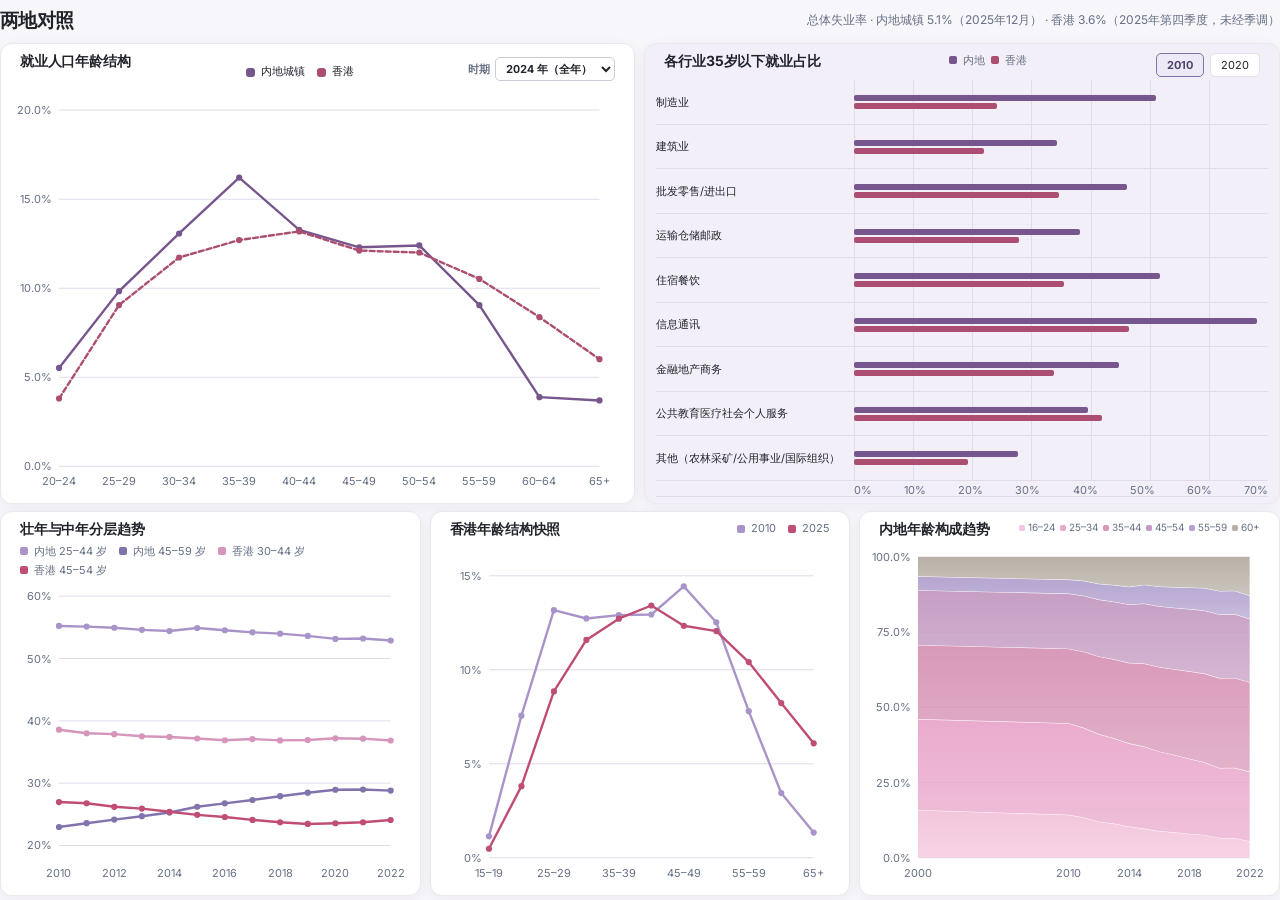
==== commit 3a457f0c: "Organize the dashboard into Review, Explore and Find Your Fit" ====
--- a/reference-markets/index.html
+++ b/reference-markets/index.html
@@ -7,14 +7,14 @@
   <meta name="theme-color" content="#0d0c14">
   <title>毕业后，留在香港？｜香港就业市场探索器</title>
   <link rel="stylesheet" href="https://fonts.googleapis.com/css2?family=Inter:wght@400..800&amp;family=Manrope:wght@600..800&amp;display=swap">
-  <link rel="stylesheet" href="styles.css?v=market-legend30">
+  <link rel="stylesheet" href="styles.css?v=review-nov22">
   <script defer src="data/guide-data.js?v=redesign11"></script>
   <script defer src="data/workforce-age.js?v=redesign11"></script>
   <script defer src="language.js?v=redesign11"></script>
   <script defer src="theme.js?v=redesign11"></script>
   <script defer src="charts.js?v=market-legend30"></script>
   <script defer src="pathway.js?v=redesign11"></script>
-  <script defer src="app.js?v=market-legend30"></script>
+  <script defer src="app.js?v=review-nov22"></script>
 <style>.topbar,.topline,.skip{display:none!important} .app{padding-top:0!important} main{padding-top:12px!important}</style></head>
 <body>
   <a class="skip" id="skip-link" href="#content">跳至图表</a>
--- a/reference-markets/styles.css
+++ b/reference-markets/styles.css
@@ -893,3 +893,5 @@
 }
 #mainland-mix .trend-legend > span { gap:3px; }
 #mainland-mix .trend-legend i { width:6px; height:6px; flex:none; }
+
+#market-compare .market-rates {font-size:12px;color:var(--muted);margin-inline-start:auto;}
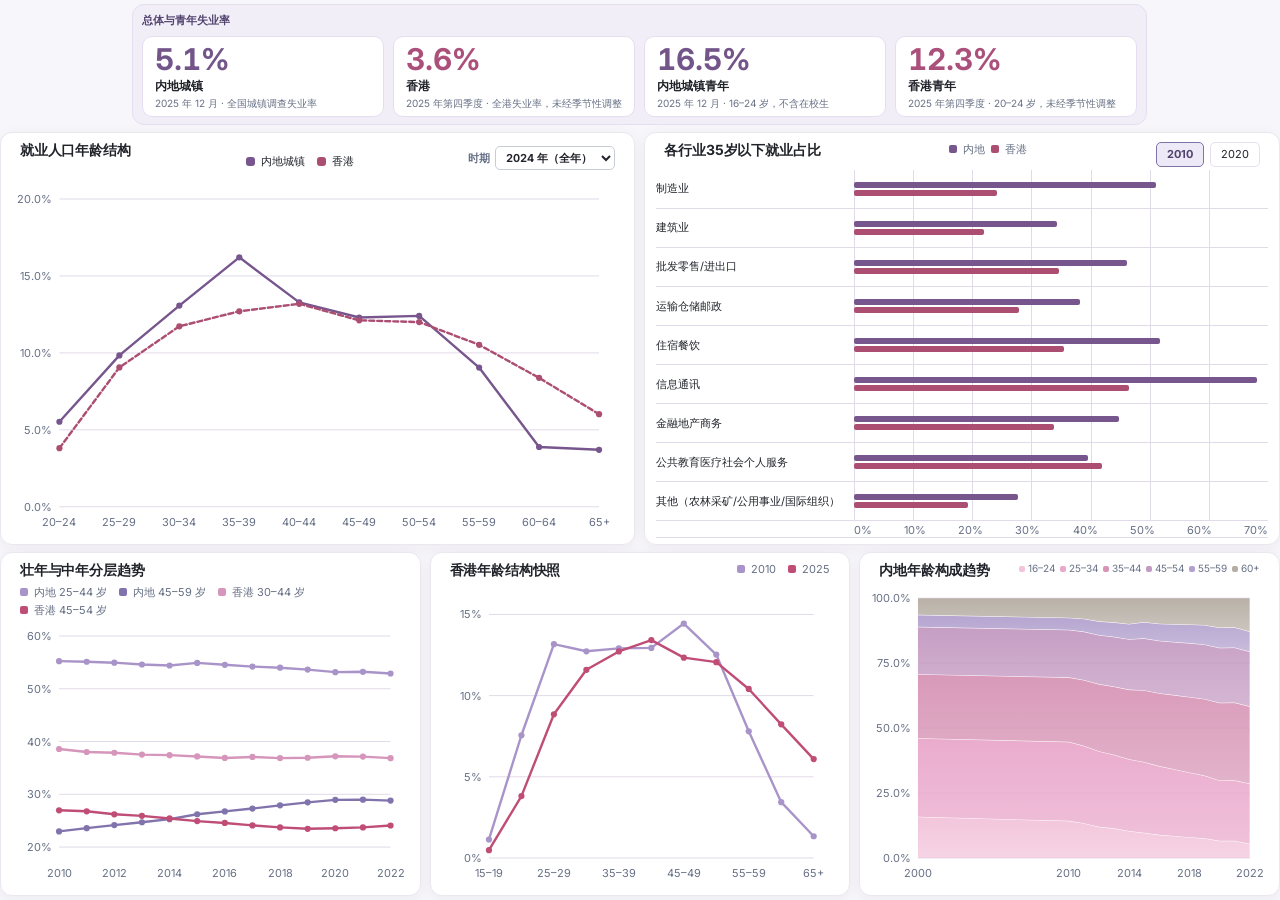
==== commit b3fd5f72: "Refine dashboard presentation and add standalone comparisons" ====
--- a/reference-markets/index.html
+++ b/reference-markets/index.html
@@ -7,14 +7,14 @@
   <meta name="theme-color" content="#0d0c14">
   <title>毕业后，留在香港？｜香港就业市场探索器</title>
   <link rel="stylesheet" href="https://fonts.googleapis.com/css2?family=Inter:wght@400..800&amp;family=Manrope:wght@600..800&amp;display=swap">
-  <link rel="stylesheet" href="styles.css?v=review-nov22">
+  <link rel="stylesheet" href="styles.css?v=market-lavender">
   <script defer src="data/guide-data.js?v=redesign11"></script>
   <script defer src="data/workforce-age.js?v=redesign11"></script>
   <script defer src="language.js?v=redesign11"></script>
   <script defer src="theme.js?v=redesign11"></script>
   <script defer src="charts.js?v=market-legend30"></script>
   <script defer src="pathway.js?v=redesign11"></script>
-  <script defer src="app.js?v=review-nov22"></script>
+  <script defer src="app.js?v=market-lavender"></script>
 <style>.topbar,.topline,.skip{display:none!important} .app{padding-top:0!important} main{padding-top:12px!important}</style></head>
 <body>
   <a class="skip" id="skip-link" href="#content">跳至图表</a>
--- a/reference-markets/styles.css
+++ b/reference-markets/styles.css
@@ -785,7 +785,6 @@
   padding: 6px 8px;
   border: 0;
 }
-#content #industry-age { background: #f3eff8!important; }
 #content .market-heading .legend button { background: transparent; border: 0; }
 .market-heading h3 { margin: 0; font-size: 14px; line-height: 1.2; }
 .market-heading .field, .market-heading .legend { margin-top: 4px; }
@@ -894,4 +893,30 @@
 #mainland-mix .trend-legend > span { gap:3px; }
 #mainland-mix .trend-legend i { width:6px; height:6px; flex:none; }
 
-#market-compare .market-rates {font-size:12px;color:var(--muted);margin-inline-start:auto;}
+#content #market-compare {
+  display:flex; flex-direction:column; align-items:stretch; gap:6px;
+  animation:none; transform:none; opacity:1;
+}
+#market-compare .market-rates {
+  display:grid; grid-template-columns:repeat(2,minmax(0,1fr)); gap:6px 9px;
+  padding:7px 9px; background:#f2eef8; border:1px solid #e6deef; border-radius:12px;
+}
+.market-rate-title {grid-column:1/-1; font-size:11px; font-weight:700; color:#51436e;}
+.market-rate {
+  display:flex; flex-direction:column; align-items:flex-start; gap:2px;
+  padding:7px 12px; background:#fff; border:1px solid #e6deef; border-radius:10px;
+  font-size:12px; font-weight:650;
+}
+.market-rate strong {
+  order:-1; font-size:clamp(21px,2.4vw,30px); line-height:1;
+  color:#73558a; font-variant-numeric:tabular-nums;
+}
+.market-rate:nth-of-type(even) strong {color:#aa507a;}
+.market-rate small {color:var(--muted); font-size:10px; font-weight:400; line-height:1.25;}
+@media (min-width:850px) {
+  #content:has(#hk-snapshot) {grid-template-rows:auto minmax(0,1.2fr) minmax(0,1fr);}
+}
+
+@media (min-width:850px) {
+  #market-compare .market-rates {grid-template-columns:repeat(4,minmax(0,1fr));}
+}
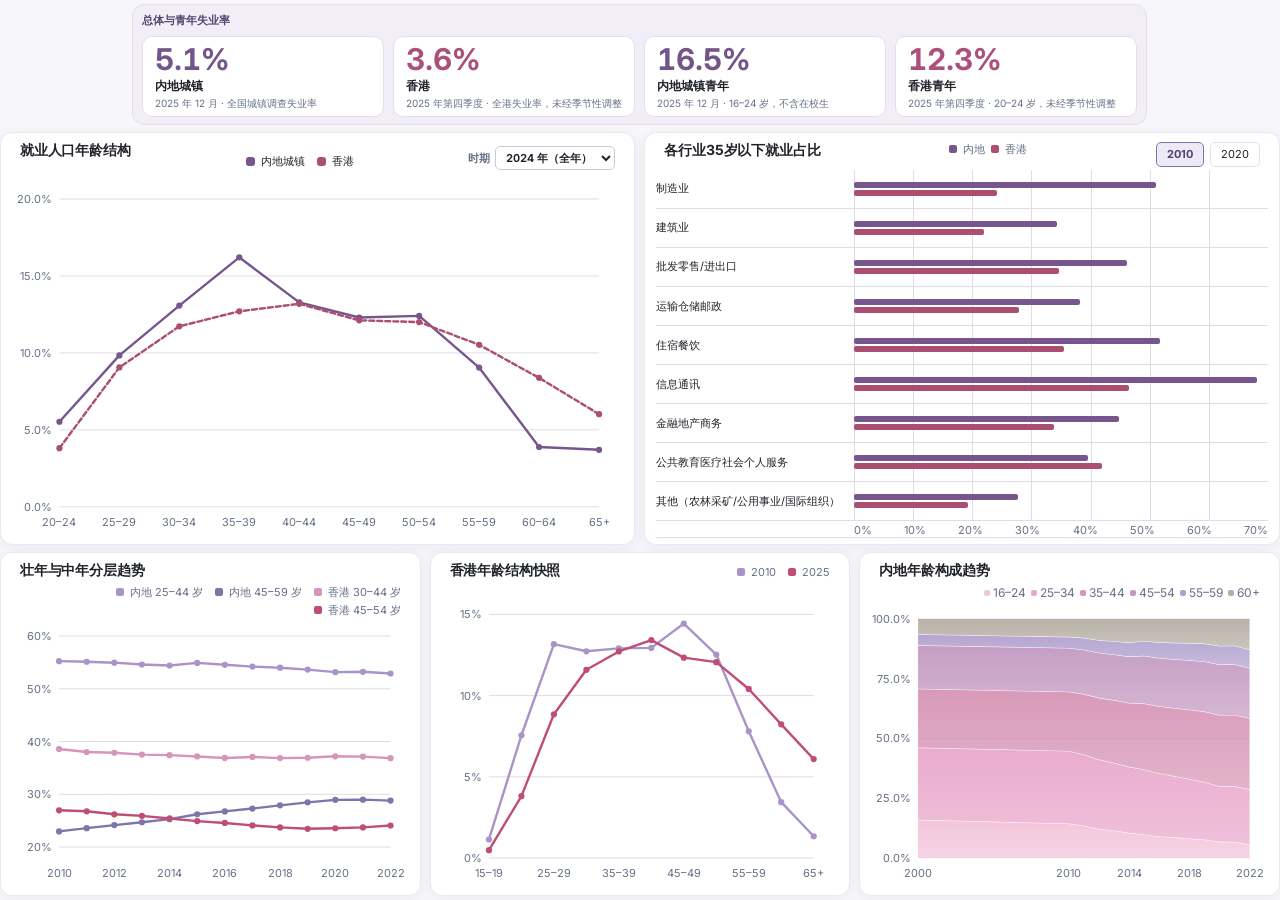
==== commit e6492128: "Fit linked career dashboard into one screen and polish chart styling" ====
--- a/reference-markets/index.html
+++ b/reference-markets/index.html
@@ -7,14 +7,14 @@
   <meta name="theme-color" content="#0d0c14">
   <title>毕业后，留在香港？｜香港就业市场探索器</title>
   <link rel="stylesheet" href="https://fonts.googleapis.com/css2?family=Inter:wght@400..800&amp;family=Manrope:wght@600..800&amp;display=swap">
-  <link rel="stylesheet" href="styles.css?v=market-lavender">
+  <link rel="stylesheet" href="styles.css?v=hk-legend-baseline">
   <script defer src="data/guide-data.js?v=redesign11"></script>
   <script defer src="data/workforce-age.js?v=redesign11"></script>
   <script defer src="language.js?v=redesign11"></script>
   <script defer src="theme.js?v=redesign11"></script>
-  <script defer src="charts.js?v=market-legend30"></script>
+  <script defer src="charts.js?v=hk-age-stroke"></script>
   <script defer src="pathway.js?v=redesign11"></script>
-  <script defer src="app.js?v=market-lavender"></script>
+  <script defer src="app.js?v=hk-age-online-colors"></script>
 <style>.topbar,.topline,.skip{display:none!important} .app{padding-top:0!important} main{padding-top:12px!important}</style></head>
 <body>
   <a class="skip" id="skip-link" href="#content">跳至图表</a>
--- a/reference-markets/styles.css
+++ b/reference-markets/styles.css
@@ -886,9 +886,11 @@
 
 #mainland-mix .trend-legend {
   flex-wrap:nowrap;
-  gap:5px;
+  justify-content:flex-end;
+  margin-inline-start:auto;
+  gap:clamp(2px,.4vw,5px);
   white-space:nowrap;
-  font-size:10px;
+  font-size:clamp(10px,1vw,12px);
 }
 #mainland-mix .trend-legend > span { gap:3px; }
 #mainland-mix .trend-legend i { width:6px; height:6px; flex:none; }
@@ -920,3 +922,7 @@
 @media (min-width:850px) {
   #market-compare .market-rates {grid-template-columns:repeat(4,minmax(0,1fr));}
 }
+
+#age-trends .trend-legend {justify-content:flex-end; margin-inline-start:auto;}
+
+#content #hk-snapshot .market-heading {align-items:flex-end;}
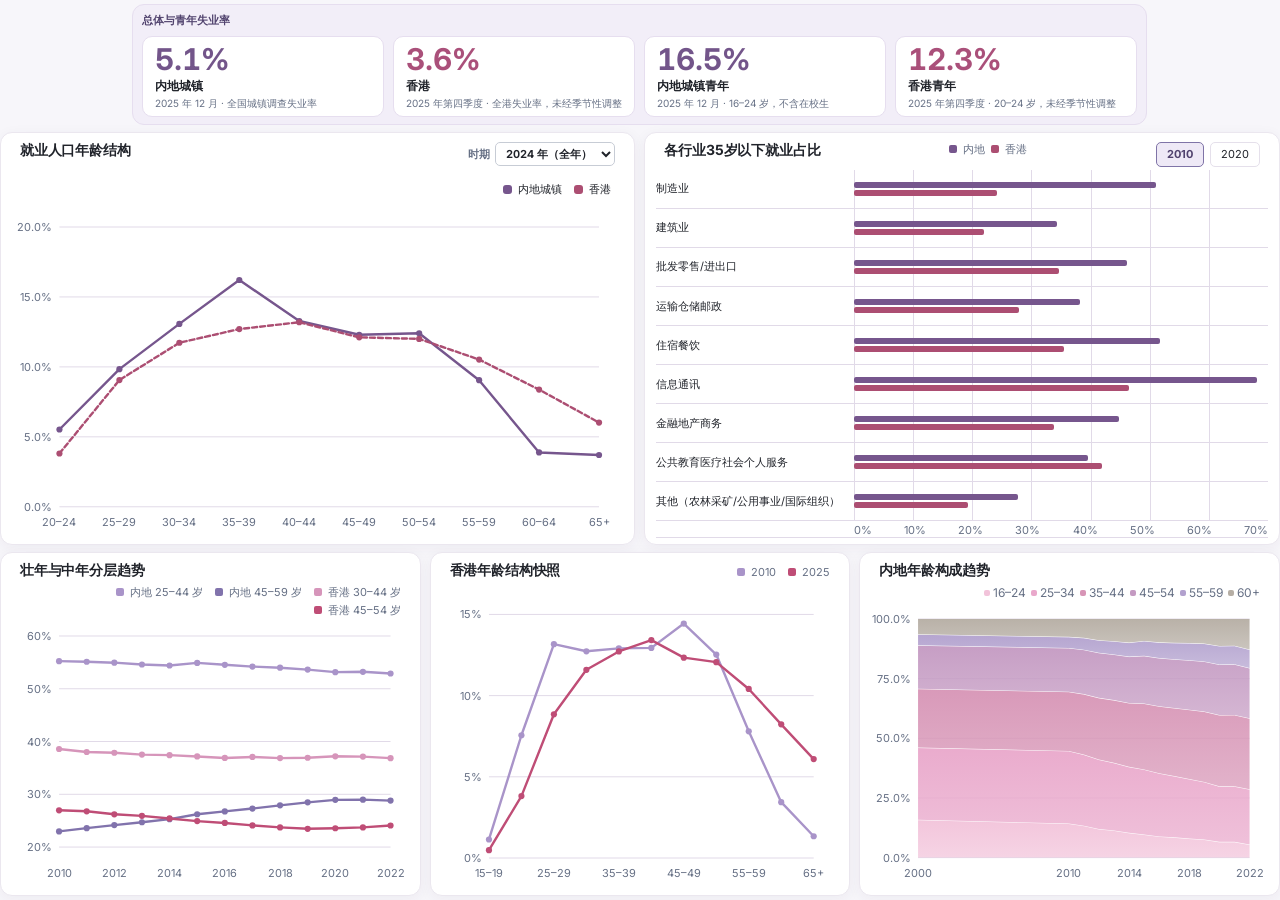
==== commit 8c3eb23c: "Align market period control and legend in chart header" ====
--- a/reference-markets/index.html
+++ b/reference-markets/index.html
@@ -7,14 +7,14 @@
   <meta name="theme-color" content="#0d0c14">
   <title>毕业后，留在香港？｜香港就业市场探索器</title>
   <link rel="stylesheet" href="https://fonts.googleapis.com/css2?family=Inter:wght@400..800&amp;family=Manrope:wght@600..800&amp;display=swap">
-  <link rel="stylesheet" href="styles.css?v=hk-legend-baseline">
+  <link rel="stylesheet" href="styles.css?v=age-period-right">
   <script defer src="data/guide-data.js?v=redesign11"></script>
   <script defer src="data/workforce-age.js?v=redesign11"></script>
   <script defer src="language.js?v=redesign11"></script>
   <script defer src="theme.js?v=redesign11"></script>
   <script defer src="charts.js?v=hk-age-stroke"></script>
   <script defer src="pathway.js?v=redesign11"></script>
-  <script defer src="app.js?v=hk-age-online-colors"></script>
+  <script defer src="app.js?v=age-period-right"></script>
 <style>.topbar,.topline,.skip{display:none!important} .app{padding-top:0!important} main{padding-top:12px!important}</style></head>
 <body>
   <a class="skip" id="skip-link" href="#content">跳至图表</a>
--- a/reference-markets/styles.css
+++ b/reference-markets/styles.css
@@ -926,3 +926,6 @@
 #age-trends .trend-legend {justify-content:flex-end; margin-inline-start:auto;}
 
 #content #hk-snapshot .market-heading {align-items:flex-end;}
+
+#ages .age-period-tools {display:flex; flex-direction:column; align-items:flex-end; gap:4px; margin-inline-start:auto;}
+#ages .age-period-tools .field, #ages .age-period-tools .legend {margin-top:0;}
